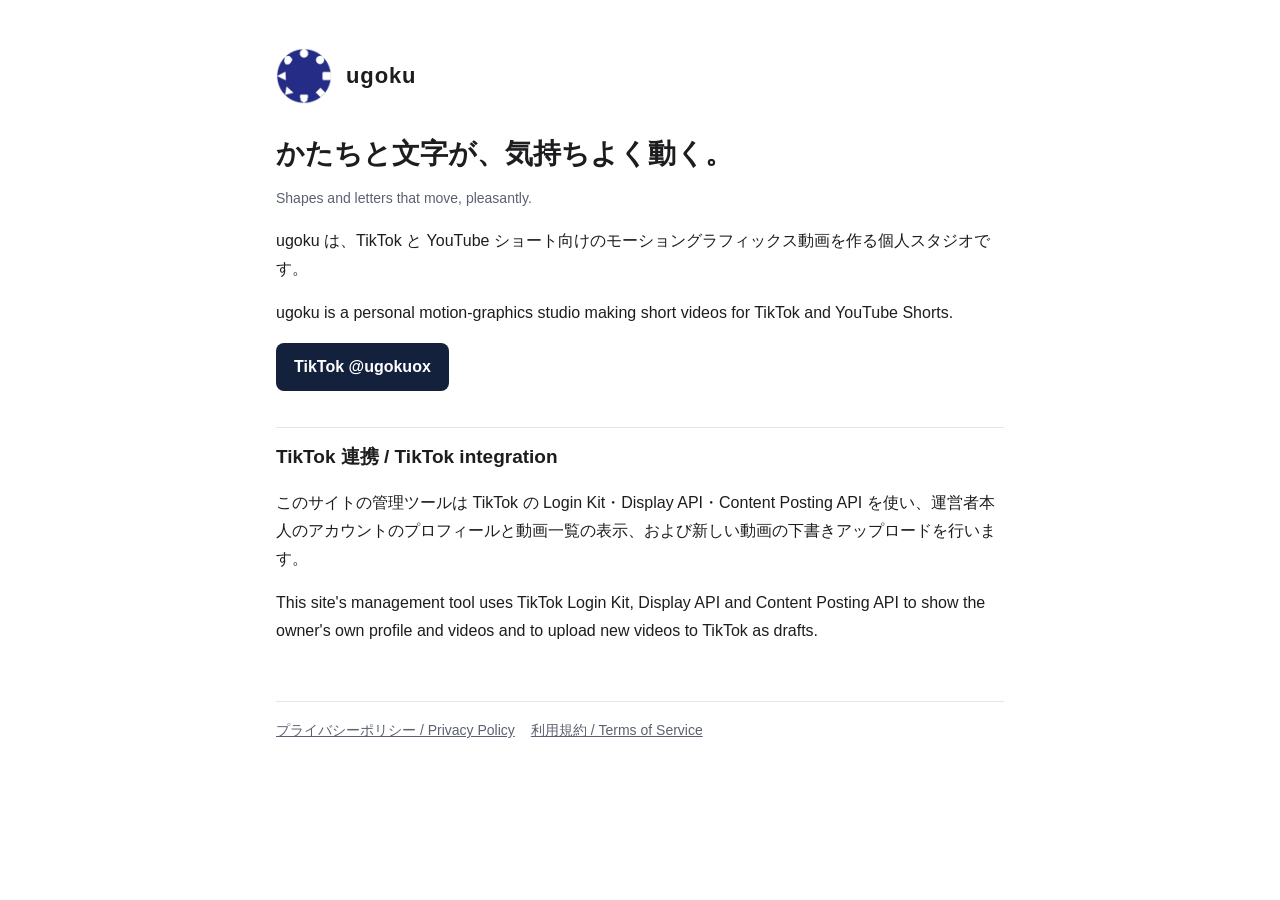
==== index.html @ 52b81253 "ugoku site: top, privacy, terms, TikTok callback Co-Authored-By: Claude Opus 5.5 <noreply@anthropic." ====
<!doctype html>
<html lang="ja">
<head>
<meta charset="utf-8">
<meta name="viewport" content="width=device-width,initial-scale=1">
<title>ugoku</title>
<meta name="description" content="ugoku — かたちと文字が、気持ちよく動く。Motion graphics shorts for TikTok and YouTube.">
<link rel="icon" href="icon.png">
<link rel="stylesheet" href="style.css">
</head>
<body>
<main>
<header><img src="icon.png" alt="ugoku"><a href="./">ugoku</a></header>
<h1>かたちと文字が、気持ちよく動く。</h1>
<p class="sub">Shapes and letters that move, pleasantly.</p>
<p>ugoku は、TikTok と YouTube ショート向けのモーショングラフィックス動画を作る個人スタジオです。</p>
<p>ugoku is a personal motion-graphics studio making short videos for TikTok and YouTube Shorts.</p>
<p>
<a class="btn" href="https://www.tiktok.com/@ugokuox" rel="noopener">TikTok @ugokuox</a>
</p>
<h2>TikTok 連携 / TikTok integration</h2>
<p>このサイトの管理ツールは TikTok の Login Kit・Display API・Content Posting API を使い、運営者本人のアカウントのプロフィールと動画一覧の表示、および新しい動画の下書きアップロードを行います。</p>
<p>This site's management tool uses TikTok Login Kit, Display API and Content Posting API to show the owner's own profile and videos and to upload new videos to TikTok as drafts.</p>
<footer><a href="privacy.html">プライバシーポリシー / Privacy Policy</a><a href="terms.html">利用規約 / Terms of Service</a></footer>
</main>
</body>
</html>
---- style.css ----
:root{--navy:#14213d;--ink:#1d1d1f;--sub:#5b6170;--line:#e3e5ea;--bg:#fff}
@media (prefers-color-scheme:dark){:root{--ink:#eceef3;--sub:#a3a9b6;--line:#2b3040;--bg:#0f1424}}
*{box-sizing:border-box}
body{margin:0;background:var(--bg);color:var(--ink);font:16px/1.75 -apple-system,BlinkMacSystemFont,"Segoe UI","Hiragino Sans","Noto Sans JP",sans-serif}
main{max-width:760px;margin:0 auto;padding:48px 16px 80px}
header{display:flex;align-items:center;gap:14px;margin-bottom:32px}
header img{width:56px;height:56px;border-radius:12px}
header a{color:inherit;text-decoration:none;font-weight:700;font-size:22px;letter-spacing:.04em}
h1{font-size:28px;line-height:1.3;margin:0 0 8px}
h2{font-size:19px;margin:36px 0 8px;padding-top:12px;border-top:1px solid var(--line)}
p,li{color:var(--ink)}
.sub{color:var(--sub);font-size:14px}
.lang{display:inline-block;font-size:12px;border:1px solid var(--line);border-radius:4px;padding:0 6px;margin-right:6px;color:var(--sub)}
footer{margin-top:56px;padding-top:16px;border-top:1px solid var(--line);font-size:14px;color:var(--sub)}
footer a{color:var(--sub);margin-right:16px}
.btn{display:inline-block;background:var(--navy);color:#fff;padding:10px 18px;border-radius:8px;text-decoration:none;font-weight:600}
@media (prefers-color-scheme:dark){.btn{background:#3a5a9f}}
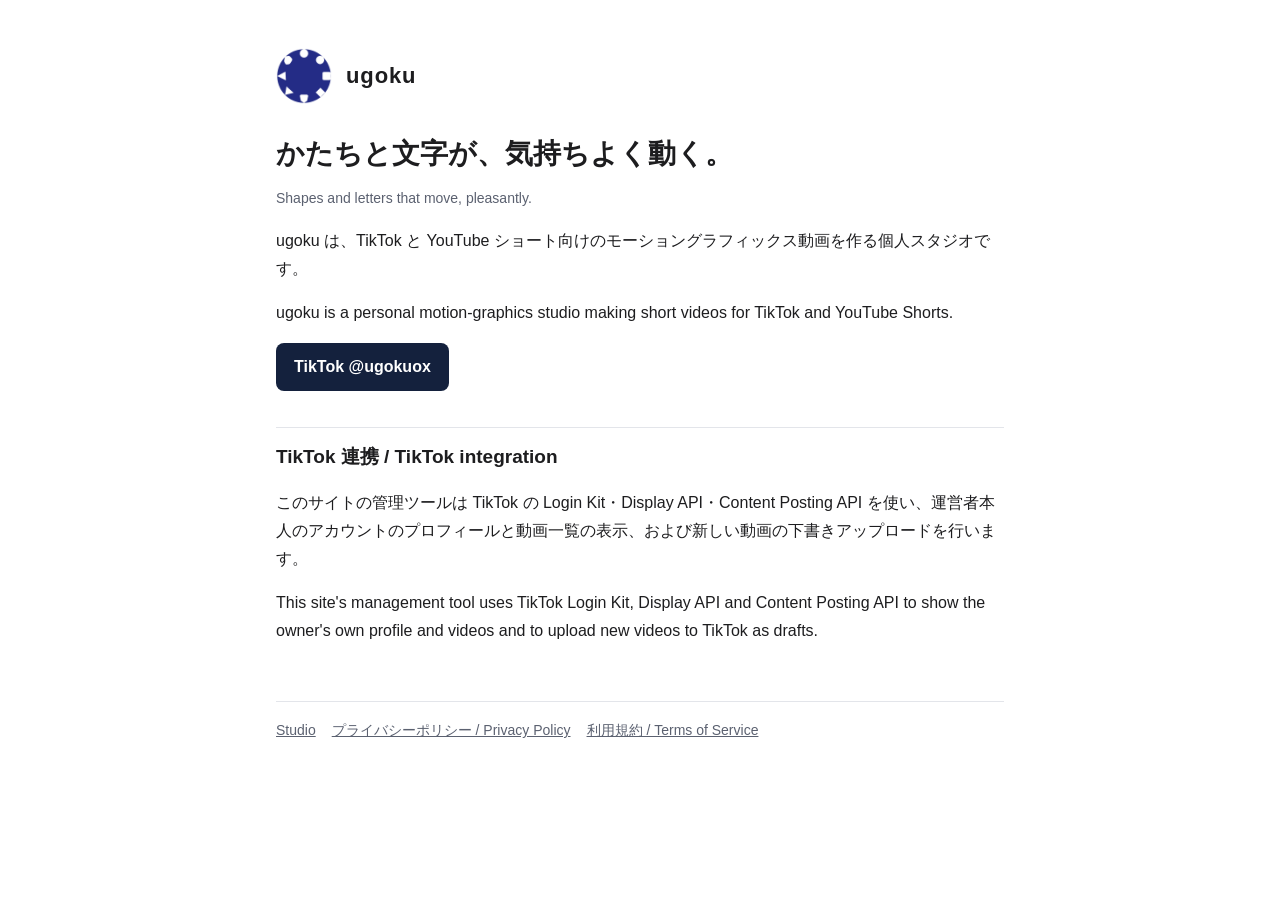
==== commit 7e8c923d: "Add ugoku Studio page (TikTok login, profile, videos, draft upload) Co-Authored-By: Claude Opus 5.5 " ====
--- a/index.html
+++ b/index.html
@@ -21,7 +21,7 @@
 <h2>TikTok 連携 / TikTok integration</h2>
 <p>このサイトの管理ツールは TikTok の Login Kit・Display API・Content Posting API を使い、運営者本人のアカウントのプロフィールと動画一覧の表示、および新しい動画の下書きアップロードを行います。</p>
 <p>This site's management tool uses TikTok Login Kit, Display API and Content Posting API to show the owner's own profile and videos and to upload new videos to TikTok as drafts.</p>
-<footer><a href="privacy.html">プライバシーポリシー / Privacy Policy</a><a href="terms.html">利用規約 / Terms of Service</a></footer>
+<footer><a href="studio.html">Studio</a><a href="privacy.html">プライバシーポリシー / Privacy Policy</a><a href="terms.html">利用規約 / Terms of Service</a></footer>
 </main>
 </body>
 </html>
